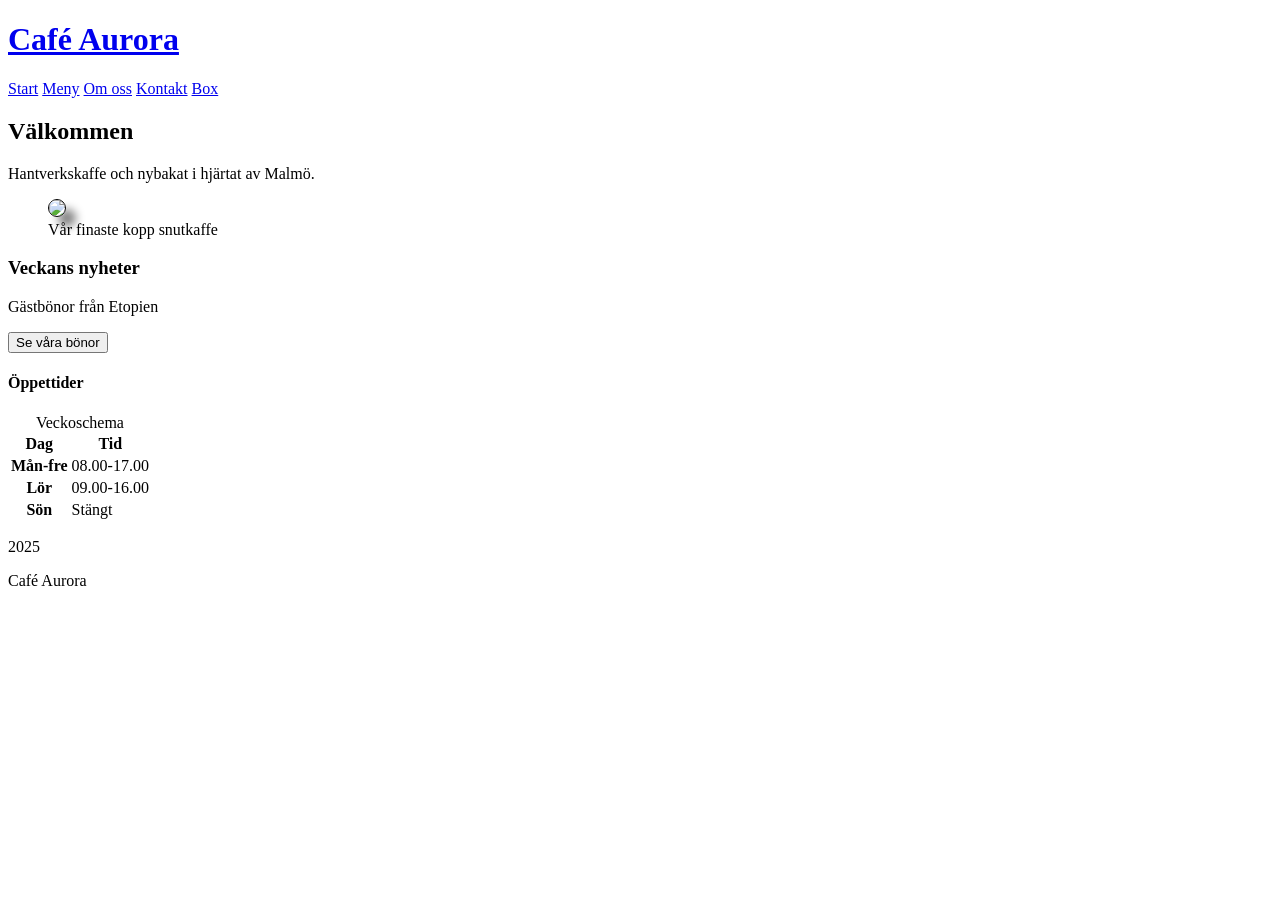
==== index.html @ 2a891139 "add styles with css" ====
<!DOCTYPE html>
<html lang="en">

<head>
    <meta charset="UTF-8">
    <meta name="viewport" content="width=device-width, initial-scale=1.0">
    <link rel="stylesheet" href="./styles.css">
    <title>Café Aurora</title>
</head>

<body>
    <!--Header-->
    <header>
        <h1><a href="index.html">Café Aurora</a></h1>
        <nav>
            <a href="index.html">Start</a>
            <a href="meny.html">Meny</a>
            <a href="om.html">Om oss</a>
            <a href="kontakt.html">Kontakt</a>
            <a href="box.html">Box</a>
        </nav>
    </header>

    <!--Main-->
    <main>
        <section>
            <h2 class="red">Välkommen</h2>
            <p>Hantverkskaffe och nybakat i hjärtat av Malmö.</p>
            <figure>
                <img style="width: 300px;" src="./img/A_small_cup_of_coffee.JPG">
                <figcaption>Vår finaste kopp snutkaffe</figcaption>
            </figure>
        </section>

        <aside>
            <h3>Veckans nyheter</h3>
            <p>Gästbönor från Etopien</p>
            <button>Se våra bönor</button>
        </aside>

        <section>
            <h4>Öppettider</h4>
            <table>
                <caption>Veckoschema</caption>
                <thead>
                    <th>Dag</th>
                    <th>Tid</th>
                </thead>
                <tbody>
                    <tr>
                        <th>Mån-fre</th>
                        <td>08.00-17.00</td>
                    </tr>
                    <tr>
                        <th>Lör</th>
                        <td>09.00-16.00</td>
                    </tr>
                    <tr>
                        <th>Sön</th>
                        <td>Stängt</td>
                    </tr>
                </tbody>
            </table>
        </section>
    </main>

    <!--Footer-->
    <footer>
        <p>2025</p>
        <p>Café Aurora</p>
    </footer>
    <div class="box"></div>
</body>

</html>
---- styles.css ----
button:hover {
    background-color: #008000;
}

img {
    border: solid black 1px;
    border-radius: 10px;
    box-shadow: 10px 10px 10px grey;

}
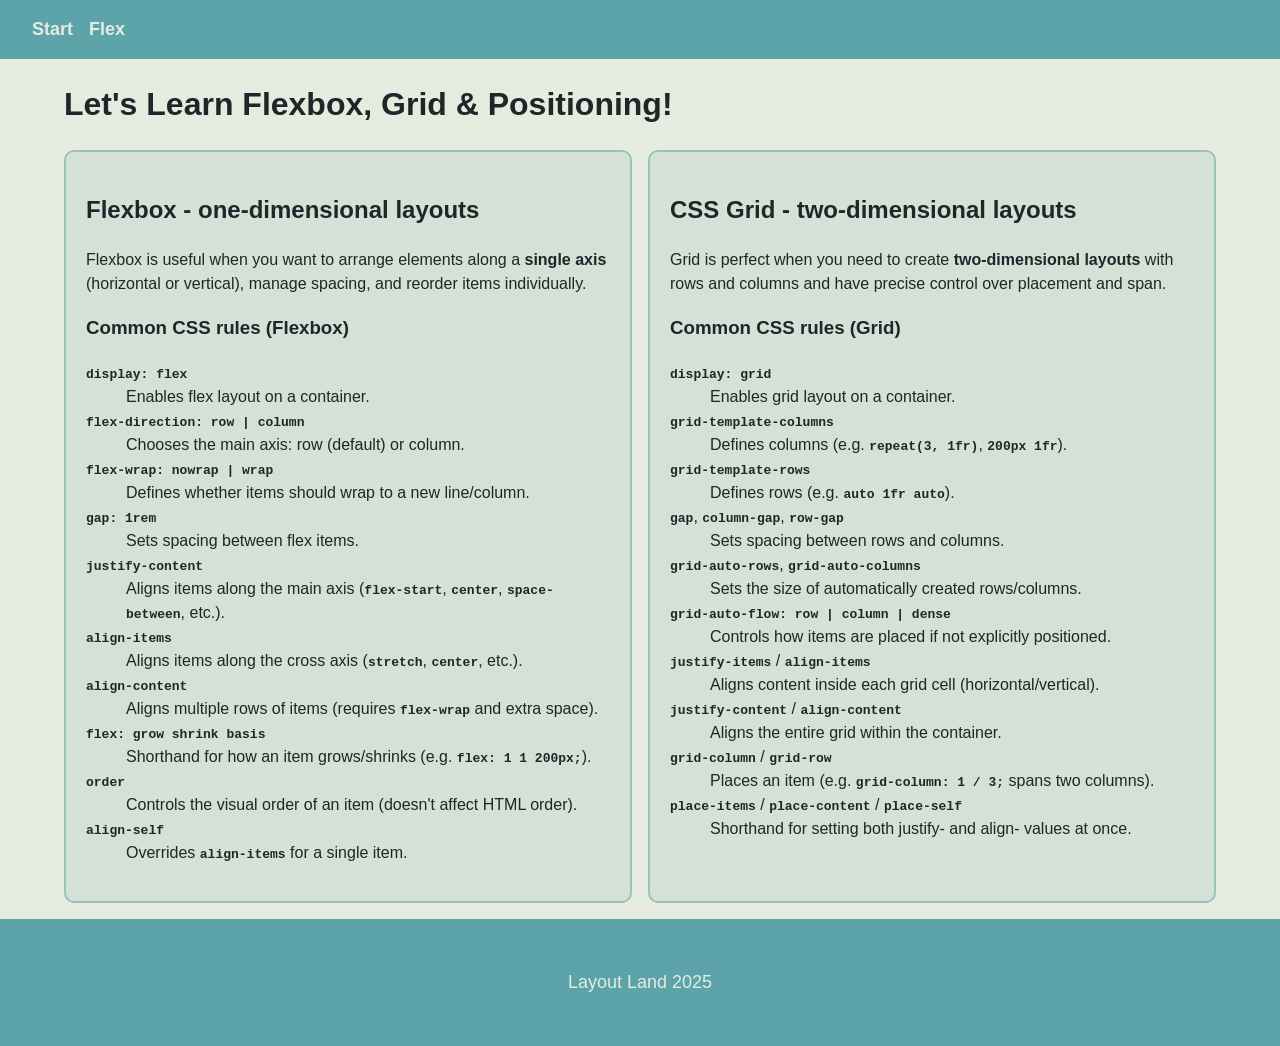
==== commit 1a86d323: "Initial commit" ====
--- a/index.html
+++ b/index.html
@@ -3,73 +3,117 @@
 
 <head>
     <meta charset="UTF-8">
-    <meta name="viewport" content="width=device-width, initial-scale=1.0">
-    <link rel="stylesheet" href="./styles.css">
-    <title>Café Aurora</title>
+    <meta name="viewport" content="width=device-width, initial-scale=1">
+    <title>Flexbox & Grid</title>
+    <link rel="stylesheet" href="styles/styles.css">
+    <link rel="stylesheet" href="styles/index.css">
 </head>
 
 <body>
-    <!--Header-->
+    <!-- Header -->
     <header>
-        <h1><a href="index.html">Café Aurora</a></h1>
-        <nav>
+        <nav aria-label="Main menu" class="navbar">
+            <span></span>
             <a href="index.html">Start</a>
-            <a href="meny.html">Meny</a>
-            <a href="om.html">Om oss</a>
-            <a href="kontakt.html">Kontakt</a>
-            <a href="box.html">Box</a>
+            <a href="flex.html">Flex</a>
         </nav>
     </header>
 
-    <!--Main-->
+    <!-- Main -->
     <main>
-        <section>
-            <h2 class="red">Välkommen</h2>
-            <p>Hantverkskaffe och nybakat i hjärtat av Malmö.</p>
-            <figure>
-                <img style="width: 300px;" src="./img/A_small_cup_of_coffee.JPG">
-                <figcaption>Vår finaste kopp snutkaffe</figcaption>
-            </figure>
-        </section>
+        <h1>Let's Learn Flexbox, Grid & Positioning!</h1>
+        <div class="card-container">
+            <section aria-labelledby="flexbox-title" class="card ash-gray">
+                <h2 id="flexbox-title">Flexbox - one-dimensional layouts</h2>
+                <p>
+                    Flexbox is useful when you want to arrange elements along a <strong>single axis</strong>
+                    (horizontal or vertical), manage spacing, and reorder items individually.
+                </p>
 
-        <aside>
-            <h3>Veckans nyheter</h3>
-            <p>Gästbönor från Etopien</p>
-            <button>Se våra bönor</button>
-        </aside>
+                <h3>Common CSS rules (Flexbox)</h3>
+                <dl>
+                    <dt><code>display: flex</code></dt>
+                    <dd>Enables flex layout on a container.</dd>
 
-        <section>
-            <h4>Öppettider</h4>
-            <table>
-                <caption>Veckoschema</caption>
-                <thead>
-                    <th>Dag</th>
-                    <th>Tid</th>
-                </thead>
-                <tbody>
-                    <tr>
-                        <th>Mån-fre</th>
-                        <td>08.00-17.00</td>
-                    </tr>
-                    <tr>
-                        <th>Lör</th>
-                        <td>09.00-16.00</td>
-                    </tr>
-                    <tr>
-                        <th>Sön</th>
-                        <td>Stängt</td>
-                    </tr>
-                </tbody>
-            </table>
-        </section>
+                    <dt><code>flex-direction: row | column</code></dt>
+                    <dd>Chooses the main axis: row (default) or column.</dd>
+
+                    <dt><code>flex-wrap: nowrap | wrap</code></dt>
+                    <dd>Defines whether items should wrap to a new line/column.</dd>
+
+                    <dt><code>gap: 1rem</code></dt>
+                    <dd>Sets spacing between flex items.</dd>
+
+                    <dt><code>justify-content</code></dt>
+                    <dd>Aligns items along the main axis (<code>flex-start</code>, <code>center</code>,
+                        <code>space-between</code>, etc.).
+                    </dd>
+
+                    <dt><code>align-items</code></dt>
+                    <dd>Aligns items along the cross axis (<code>stretch</code>, <code>center</code>, etc.).</dd>
+
+                    <dt><code>align-content</code></dt>
+                    <dd>Aligns multiple rows of items (requires <code>flex-wrap</code> and extra space).</dd>
+
+                    <dt><code>flex: grow shrink basis</code></dt>
+                    <dd>Shorthand for how an item grows/shrinks (e.g. <code>flex: 1 1 200px;</code>).</dd>
+
+                    <dt><code>order</code></dt>
+                    <dd>Controls the visual order of an item (doesn't affect HTML order).</dd>
+
+                    <dt><code>align-self</code></dt>
+                    <dd>Overrides <code>align-items</code> for a single item.</dd>
+                </dl>
+            </section>
+
+            <section aria-labelledby="grid-title" class="card ash-gray">
+                <h2 id="grid-title">CSS Grid - two-dimensional layouts</h2>
+                <p>
+                    Grid is perfect when you need to create <strong>two-dimensional layouts</strong> with
+                    rows and columns and have precise control over placement and span.
+                </p>
+
+                <h3>Common CSS rules (Grid)</h3>
+                <dl>
+                    <dt><code>display: grid</code></dt>
+                    <dd>Enables grid layout on a container.</dd>
+
+                    <dt><code>grid-template-columns</code></dt>
+                    <dd>Defines columns (e.g. <code>repeat(3, 1fr)</code>, <code>200px 1fr</code>).</dd>
+
+                    <dt><code>grid-template-rows</code></dt>
+                    <dd>Defines rows (e.g. <code>auto 1fr auto</code>).</dd>
+
+                    <dt><code>gap</code>, <code>column-gap</code>, <code>row-gap</code></dt>
+                    <dd>Sets spacing between rows and columns.</dd>
+
+                    <dt><code>grid-auto-rows</code>, <code>grid-auto-columns</code></dt>
+                    <dd>Sets the size of automatically created rows/columns.</dd>
+
+                    <dt><code>grid-auto-flow: row | column | dense</code></dt>
+                    <dd>Controls how items are placed if not explicitly positioned.</dd>
+
+                    <dt><code>justify-items</code> / <code>align-items</code></dt>
+                    <dd>Aligns content inside each grid cell (horizontal/vertical).</dd>
+
+                    <dt><code>justify-content</code> / <code>align-content</code></dt>
+                    <dd>Aligns the entire grid within the container.</dd>
+
+                    <dt><code>grid-column</code> / <code>grid-row</code></dt>
+                    <dd>Places an item (e.g. <code>grid-column: 1 / 3;</code> spans two columns).</dd>
+
+                    <dt><code>place-items</code> / <code>place-content</code> / <code>place-self</code></dt>
+                    <dd>Shorthand for setting both justify- and align- values at once.</dd>
+                </dl>
+            </section>
+        </div>
     </main>
 
-    <!--Footer-->
+    <!-- Footer -->
     <footer>
-        <p>2025</p>
-        <p>Café Aurora</p>
+        <p>Layout Land 2025</p>
     </footer>
-    <div class="box"></div>
+
 </body>
 
 </html>
--- a/styles/styles.css
+++ b/styles/styles.css
@@ -0,0 +1,96 @@
+:root {
+    /* Bittersweet */
+    --bittersweet: rgb(237, 106, 90);
+    --bittersweet-50: rgb(237 106 90 / 50%);
+    --bittersweet-25: rgb(237 106 90 / 25%);
+    /* Lemon Chiffon */
+    --lemon-chiffon: rgb(244, 241, 187);
+    --lemon-chiffon-50: rgb(244 241 187 / 50%);
+    --lemon-chiffon-25: rgb(244 241 187 / 25%);
+    /* Ash Grey */
+    --ash-gray: rgb(155, 193, 188);
+    --ash-gray-50: rgb(155 193 188 / 50%);
+    --ash-gray-25: rgb(155 193 188 / 25%);
+    /* Verdigris */
+    --verdigris: rgb(92, 164, 169);
+    --verdigris-50: rgb(92 164 169 / 50%);
+    --verdigris-25: rgb(92 164 169 / 25%);
+    /* Alabaster */
+    --alabaster: rgb(230, 235, 224);
+    --alabaster-50: rgb(230 235 224 / 50%);
+    --alabaster-25: rgb(230 235 224 / 25%);
+    /* Eerie Black */
+    --eerie-black: rgb(33, 37, 41);
+}
+
+body {
+    height: 100%;
+    min-height: 100vh;
+    font-family: Arial, Helvetica, sans-serif;
+    line-height: 1.5;
+    background-color: var(--alabaster);
+    color: var(--eerie-black);
+    display: flex;
+    flex-direction: column;
+    margin: 0
+}
+
+main {
+    display: flex;
+    flex-direction: column;
+    margin: 0px 64px 0px 64px;
+    flex: 1;
+    margin-bottom: 16px;
+}
+
+header {
+    position: sticky;
+    top: 0;
+    z-index: 10;
+
+    /* position: fixed;
+    width: 100%; */
+}
+
+nav {
+    display: flex;
+    gap: 16px;
+    background-color: var(--verdigris);
+    padding: 16px;
+    color: var(--alabaster);
+    font-size: large;
+    font-weight: bolder;
+}
+
+nav a {
+    text-decoration: none;
+    color: inherit;
+}
+
+nav a:hover {
+    color: var(--bittersweet);
+}
+
+footer {
+    display: flex;
+    justify-content: center;
+    background-color: var(--verdigris);
+    padding: 32px;
+    font-size: large;
+    color: var(--alabaster);
+}
+
+code {
+    font-weight: bold;
+}
+
+.box {
+    font-size: xx-large;
+    font-weight: bolder;
+    border: solid 1px var(--eerie-black);
+
+    /* Flex */
+    display: flex;
+    justify-content: center;
+    align-items: center;
+}
--- a/styles/index.css
+++ b/styles/index.css
@@ -0,0 +1,21 @@
+.card-container {
+    display: grid;
+    grid-template-columns: 1fr 1fr;
+    grid-template-rows: auto;
+    grid-gap: 16px;
+}
+
+.card {
+    border-radius: 10px;
+    padding: 20px;
+}
+
+.ash-gray {
+    background-color: var(--ash-gray-25);
+    border: 2px solid var(--ash-gray);
+}
+
+.bittersweet {
+    background-color: var(--bittersweet-25);
+    border: 2px solid var(--bittersweet);
+}
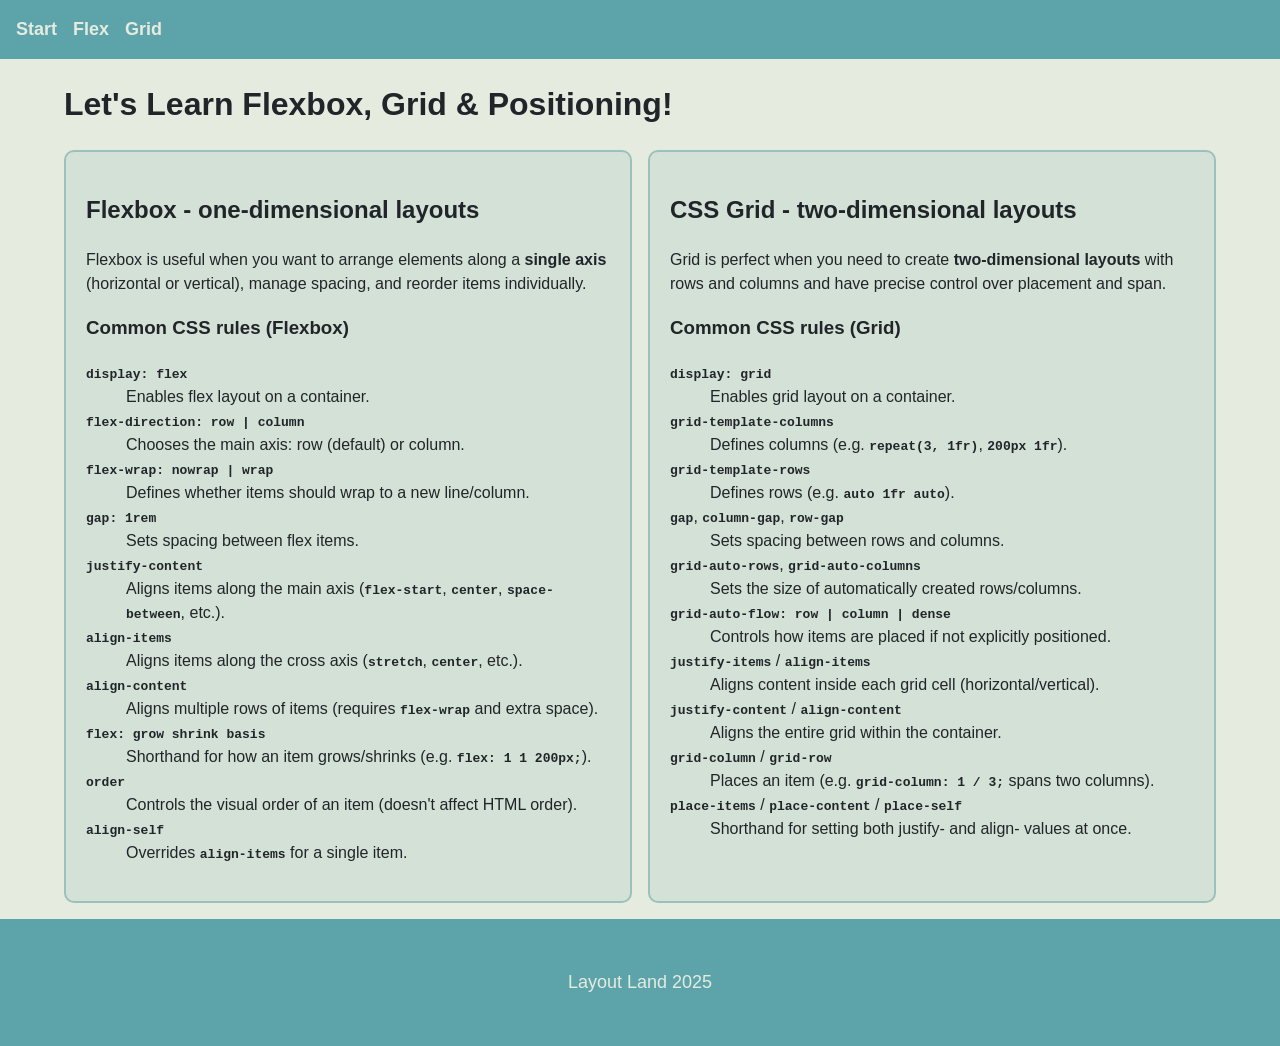
==== commit 7a8828ac: "add page for grid-boxes with some grid styles applied" ====
--- a/index.html
+++ b/index.html
@@ -13,9 +13,9 @@
     <!-- Header -->
     <header>
         <nav aria-label="Main menu" class="navbar">
-            <span></span>
             <a href="index.html">Start</a>
             <a href="flex.html">Flex</a>
+            <a href="grid.html">Grid</a>
         </nav>
     </header>
 
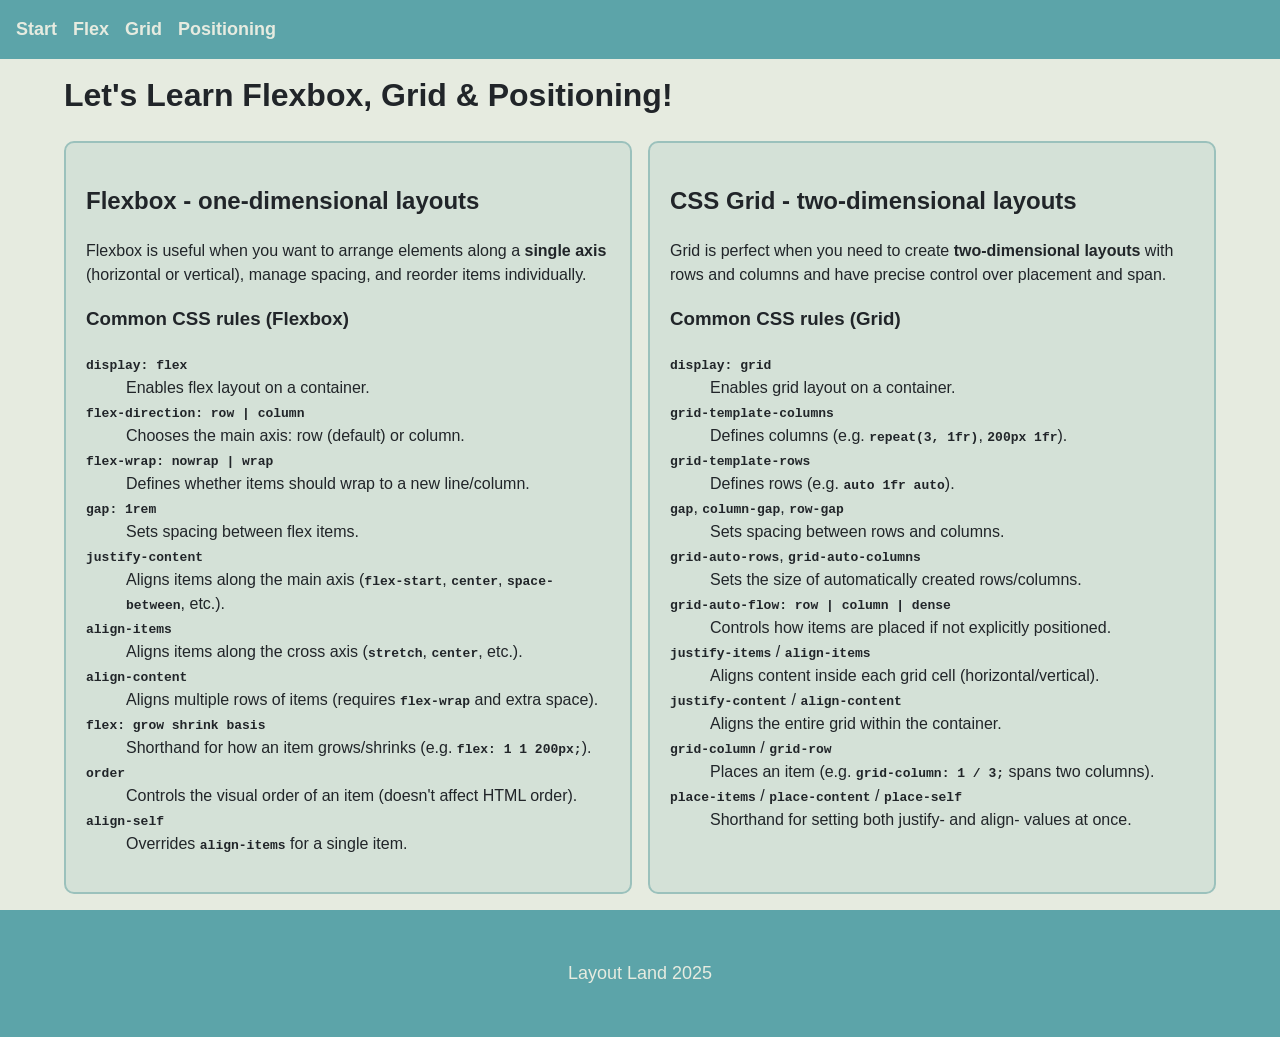
==== commit 589c77e9: "add positioning page with styles" ====
--- a/index.html
+++ b/index.html
@@ -16,6 +16,7 @@
             <a href="index.html">Start</a>
             <a href="flex.html">Flex</a>
             <a href="grid.html">Grid</a>
+            <a href="postioning.html">Positioning</a>
         </nav>
     </header>
 
--- a/styles/styles.css
+++ b/styles/styles.css
@@ -41,15 +41,16 @@
     margin: 0px 64px 0px 64px;
     flex: 1;
     margin-bottom: 16px;
+    margin-top: 50px;
 }
 
 header {
-    position: sticky;
+    /* position: sticky;
     top: 0;
-    z-index: 10;
+    z-index: 10; */
 
-    /* position: fixed;
-    width: 100%; */
+    position: fixed;
+    width: 100%;
 }
 
 nav {
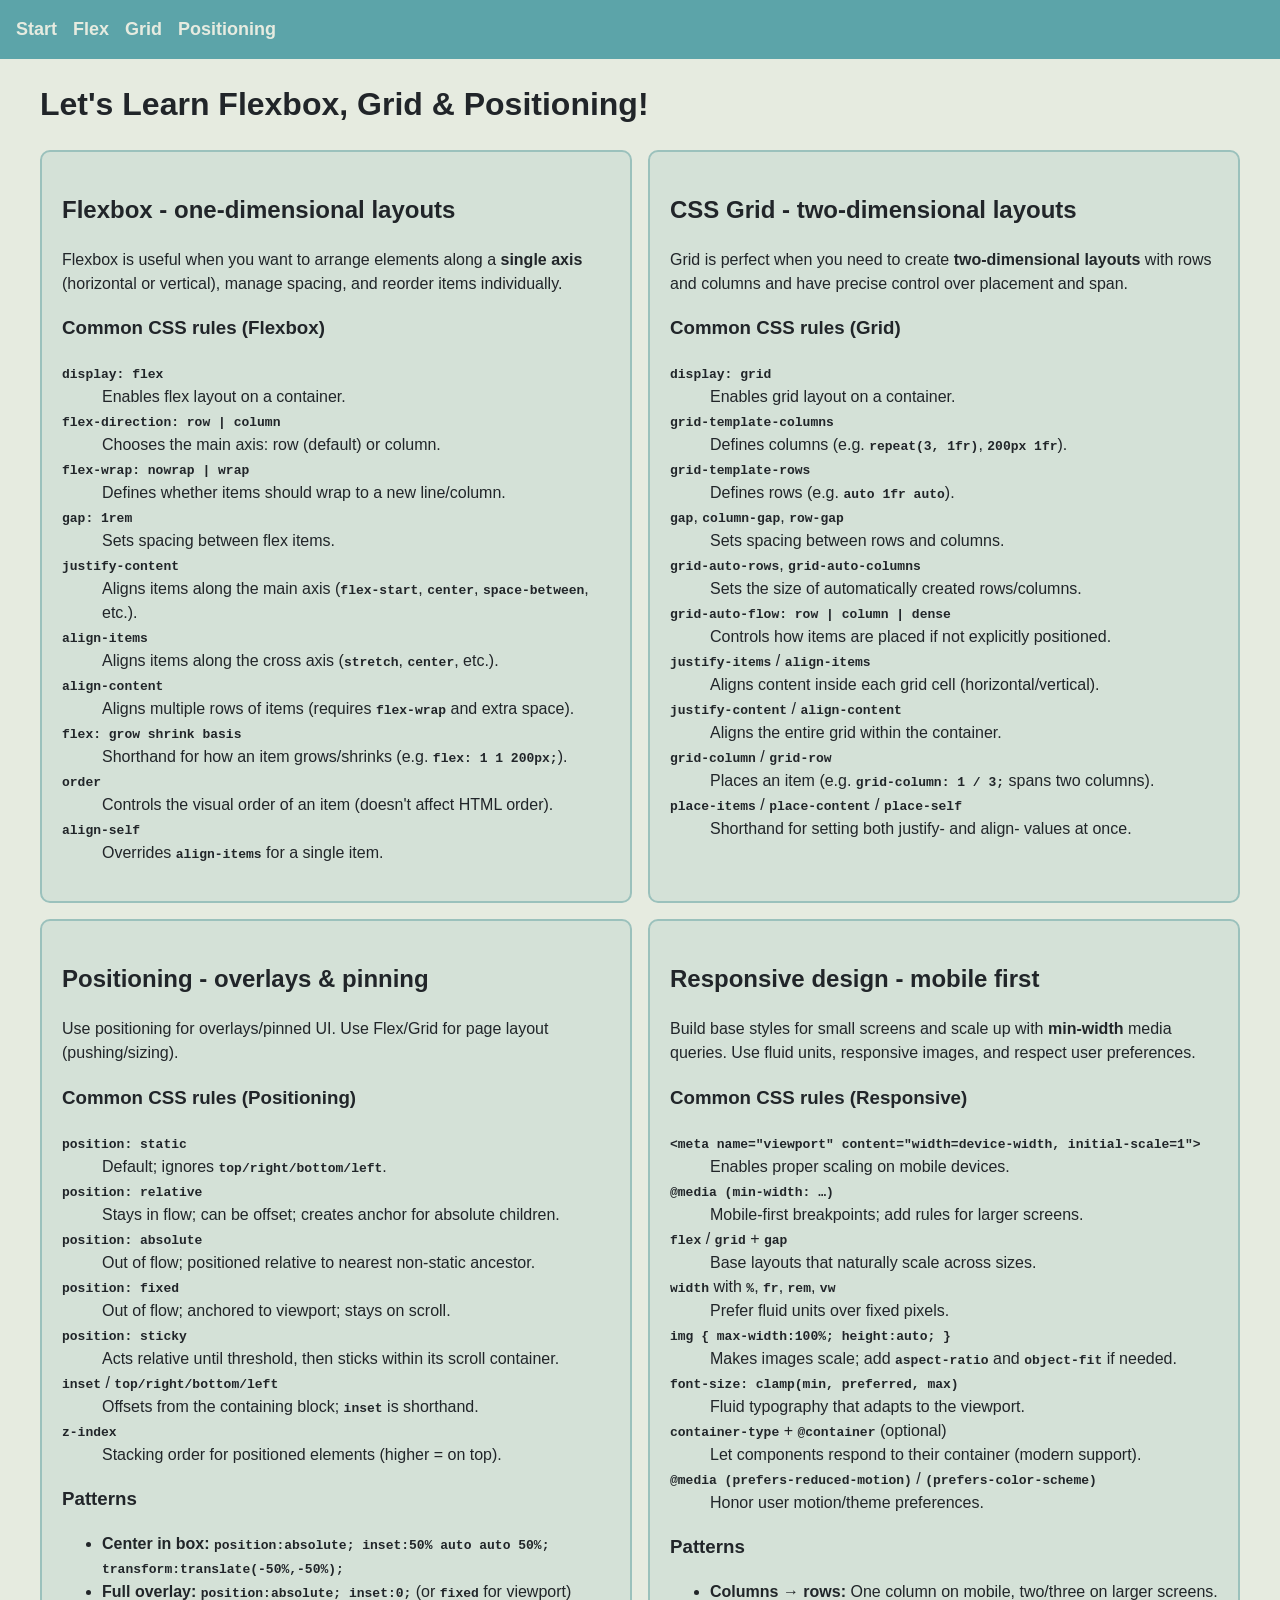
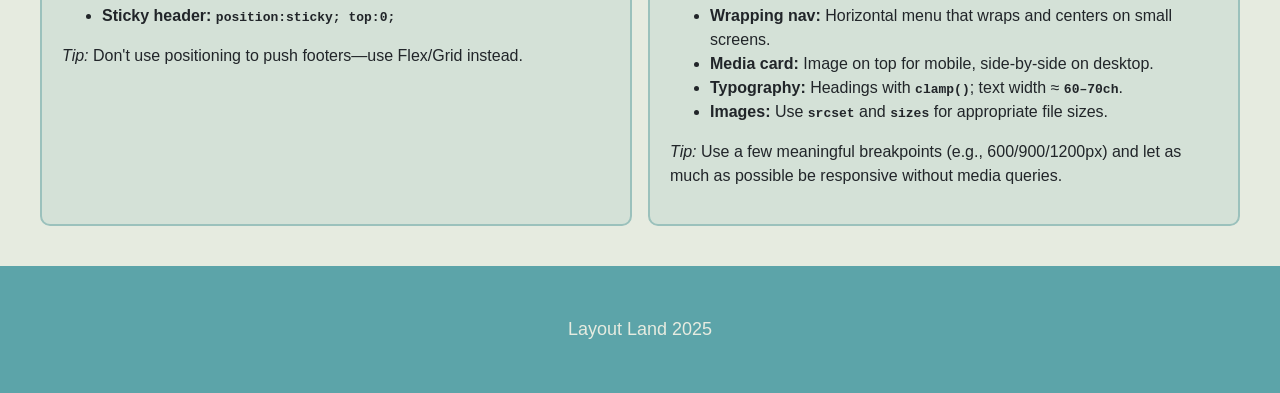
==== commit ec01979a: "add media queries to index.html and responsive imgs to grid page" ====
--- a/index.html
+++ b/index.html
@@ -107,6 +107,97 @@
                     <dd>Shorthand for setting both justify- and align- values at once.</dd>
                 </dl>
             </section>
+
+            <section aria-labelledby="positioning-title" class="card ash-gray">
+                <h2 id="positioning-title">Positioning - overlays & pinning</h2>
+                <p>Use positioning for overlays/pinned UI. Use Flex/Grid for page layout (pushing/sizing).</p>
+
+                <h3>Common CSS rules (Positioning)</h3>
+                <dl>
+                    <dt><code>position: static</code></dt>
+                    <dd>Default; ignores <code>top/right/bottom/left</code>.</dd>
+
+                    <dt><code>position: relative</code></dt>
+                    <dd>Stays in flow; can be offset; creates anchor for absolute children.</dd>
+
+                    <dt><code>position: absolute</code></dt>
+                    <dd>Out of flow; positioned relative to nearest non-static ancestor.</dd>
+
+                    <dt><code>position: fixed</code></dt>
+                    <dd>Out of flow; anchored to viewport; stays on scroll.</dd>
+
+                    <dt><code>position: sticky</code></dt>
+                    <dd>Acts relative until threshold, then sticks within its scroll container.</dd>
+
+                    <dt><code>inset</code> / <code>top/right/bottom/left</code></dt>
+                    <dd>Offsets from the containing block; <code>inset</code> is shorthand.</dd>
+
+                    <dt><code>z-index</code></dt>
+                    <dd>Stacking order for positioned elements (higher = on top).</dd>
+                </dl>
+
+                <h3>Patterns</h3>
+                <ul>
+                    <li><strong>Center in box:</strong>
+                        <code>position:absolute; inset:50% auto auto 50%; transform:translate(-50%,-50%);</code>
+                    </li>
+                    <li><strong>Full overlay:</strong> <code>position:absolute; inset:0;</code> (or <code>fixed</code>
+                        for viewport)</li>
+                    <li><strong>Sticky header:</strong> <code>position:sticky; top:0;</code></li>
+                </ul>
+
+                <p><em>Tip:</em> Don't use positioning to push footers—use Flex/Grid instead.</p>
+            </section>
+
+            <section aria-labelledby="responsive-title" class="card ash-gray">
+                <h2 id="responsive-title">Responsive design - mobile first</h2>
+                <p>
+                    Build base styles for small screens and scale up with <strong>min-width</strong> media queries.
+                    Use fluid units, responsive images, and respect user preferences.
+                </p>
+
+                <h3>Common CSS rules (Responsive)</h3>
+                <dl>
+                    <dt><code>&lt;meta name="viewport" content="width=device-width, initial-scale=1"&gt;</code></dt>
+                    <dd>Enables proper scaling on mobile devices.</dd>
+
+                    <dt><code>@media (min-width: …)</code></dt>
+                    <dd>Mobile-first breakpoints; add rules for larger screens.</dd>
+
+                    <dt><code>flex</code> / <code>grid</code> + <code>gap</code></dt>
+                    <dd>Base layouts that naturally scale across sizes.</dd>
+
+                    <dt><code>width</code> with <code>%</code>, <code>fr</code>, <code>rem</code>, <code>vw</code></dt>
+                    <dd>Prefer fluid units over fixed pixels.</dd>
+
+                    <dt><code>img { max-width:100%; height:auto; }</code></dt>
+                    <dd>Makes images scale; add <code>aspect-ratio</code> and <code>object-fit</code> if needed.</dd>
+
+                    <dt><code>font-size: clamp(min, preferred, max)</code></dt>
+                    <dd>Fluid typography that adapts to the viewport.</dd>
+
+                    <dt><code>container-type</code> + <code>@container</code> (optional)</dt>
+                    <dd>Let components respond to their container (modern support).</dd>
+
+                    <dt><code>@media (prefers-reduced-motion)</code> / <code>(prefers-color-scheme)</code></dt>
+                    <dd>Honor user motion/theme preferences.</dd>
+                </dl>
+
+                <h3>Patterns</h3>
+                <ul>
+                    <li><strong>Columns → rows:</strong> One column on mobile, two/three on larger screens.</li>
+                    <li><strong>Wrapping nav:</strong> Horizontal menu that wraps and centers on small screens.</li>
+                    <li><strong>Media card:</strong> Image on top for mobile, side-by-side on desktop.</li>
+                    <li><strong>Typography:</strong> Headings with <code>clamp()</code>; text width ≈
+                        <code>60–70ch</code>.
+                    </li>
+                    <li><strong>Images:</strong> Use <code>srcset</code> and <code>sizes</code> for appropriate file
+                        sizes.</li>
+                </ul>
+
+                <p><em>Tip:</em> Use a few meaningful breakpoints (e.g., 600/900/1200px) and let as much as possible be
+                    responsive without media queries.</p>
+            </section>
         </div>
     </main>
 
--- a/styles/styles.css
+++ b/styles/styles.css
@@ -38,19 +38,17 @@
 main {
     display: flex;
     flex-direction: column;
-    margin: 0px 64px 0px 64px;
+    margin: 0px 16px 16px 16px;
     flex: 1;
-    margin-bottom: 16px;
-    margin-top: 50px;
 }
 
 header {
-    /* position: sticky;
+    position: sticky;
     top: 0;
-    z-index: 10; */
+    z-index: 10;
 
-    position: fixed;
-    width: 100%;
+    /* position: fixed;
+    width: 100%; */
 }
 
 nav {
@@ -94,4 +92,20 @@
     display: flex;
     justify-content: center;
     align-items: center;
+}
+
+@media screen and (min-width: 640px) {
+    main {
+        margin: 0px 32px 32px 32px;
+    }
+}
+
+@media screen and (min-width: 1024px) {
+    main {
+        margin: 0px 40px 40px 40px;
+    }
+
+    h1 {
+        font-size: xx-large;
+    }
 }
--- a/styles/index.css
+++ b/styles/index.css
@@ -1,6 +1,6 @@
 .card-container {
     display: grid;
-    grid-template-columns: 1fr 1fr;
+    grid-template-columns: 1fr;
     grid-template-rows: auto;
     grid-gap: 16px;
 }
@@ -18,4 +18,12 @@
 .bittersweet {
     background-color: var(--bittersweet-25);
     border: 2px solid var(--bittersweet);
-}+}
+
+@media screen and (min-width: 640px) {
+    .card-container {
+        grid-template-columns: 1fr 1fr;
+    }
+}
+
+@media screen and (min-width: 1024px) {}
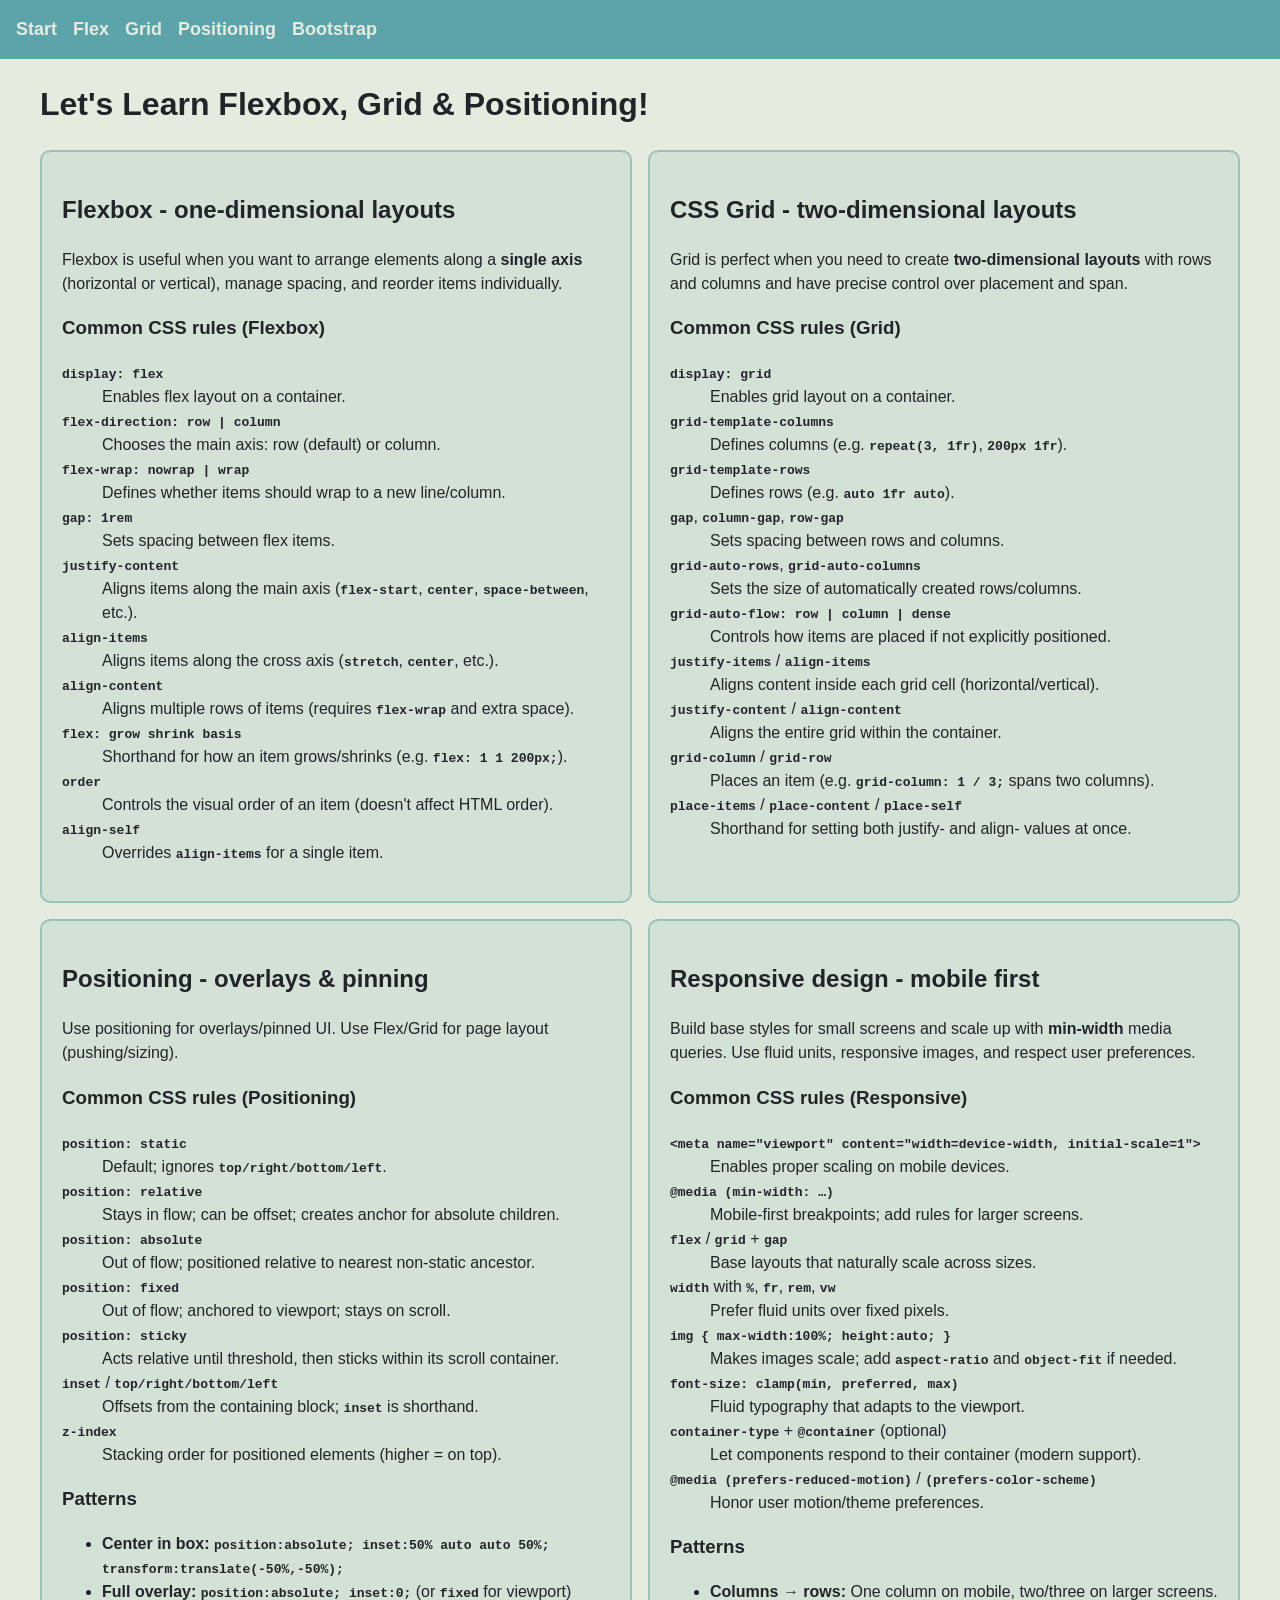
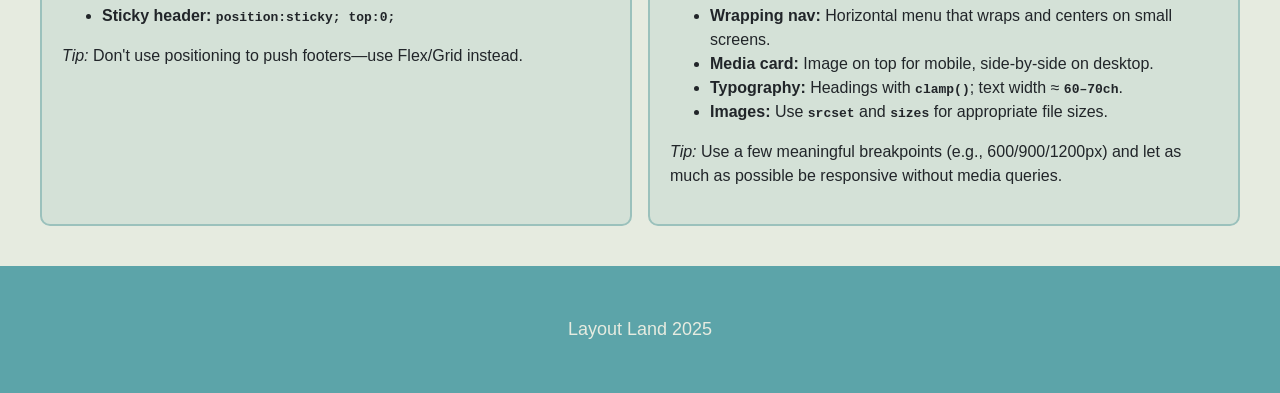
==== commit ba422ff4: "add bootstrap page" ====
--- a/index.html
+++ b/index.html
@@ -17,6 +17,7 @@
             <a href="flex.html">Flex</a>
             <a href="grid.html">Grid</a>
             <a href="postioning.html">Positioning</a>
+            <a href="bootstrap.html">Bootstrap</a>
         </nav>
     </header>
 
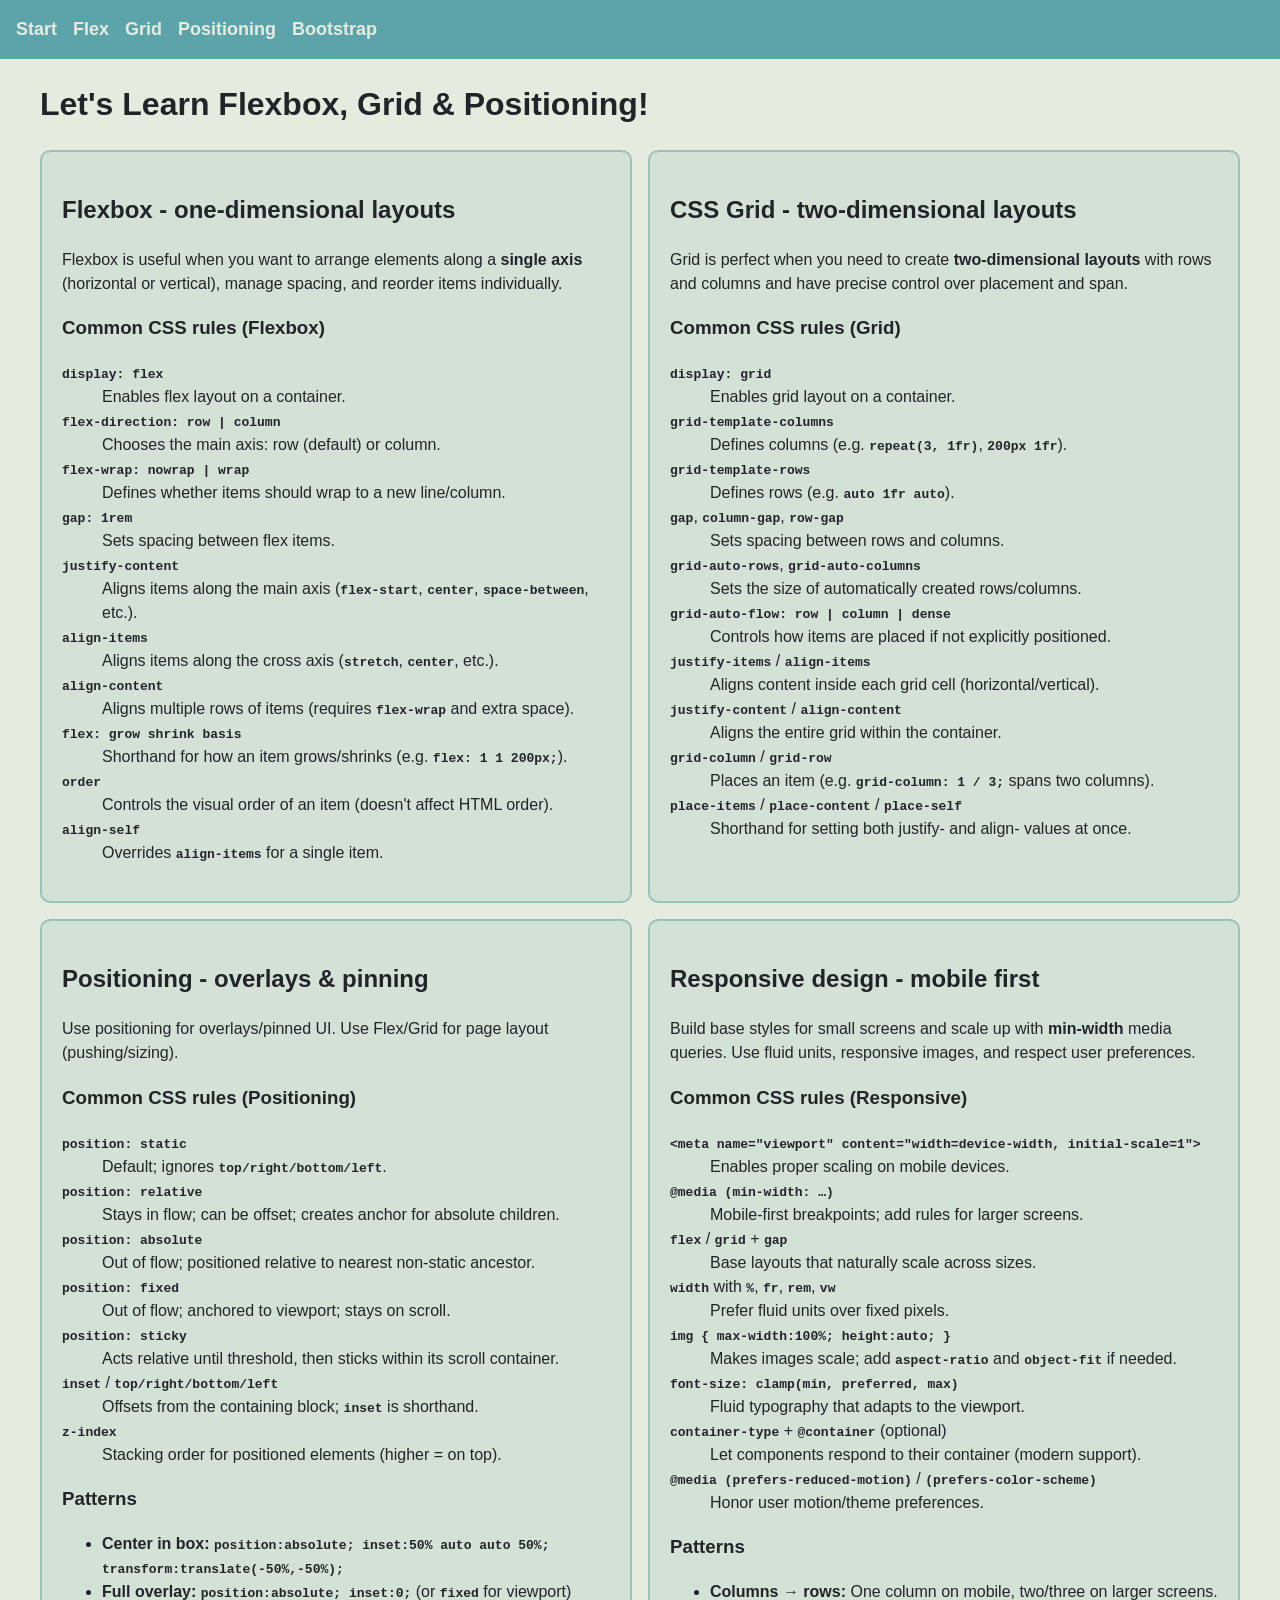
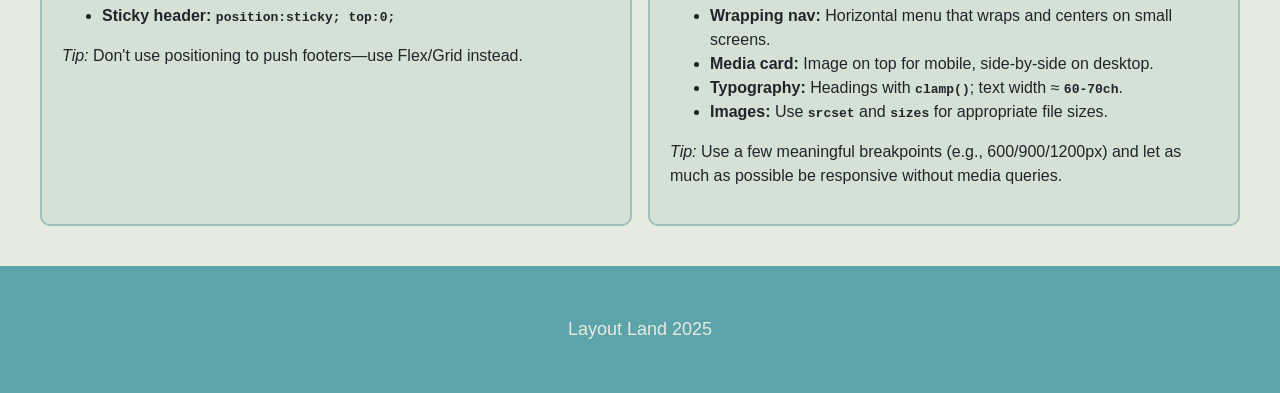
==== commit 0215243d: "fix navbar" ====
--- a/index.html
+++ b/index.html
@@ -190,7 +190,7 @@
                     <li><strong>Wrapping nav:</strong> Horizontal menu that wraps and centers on small screens.</li>
                     <li><strong>Media card:</strong> Image on top for mobile, side-by-side on desktop.</li>
                     <li><strong>Typography:</strong> Headings with <code>clamp()</code>; text width ≈
-                        <code>60–70ch</code>.
+                        <code>60-70ch</code>.
                     </li>
                     <li><strong>Images:</strong> Use <code>srcset</code> and <code>sizes</code> for appropriate file
                         sizes.</li>
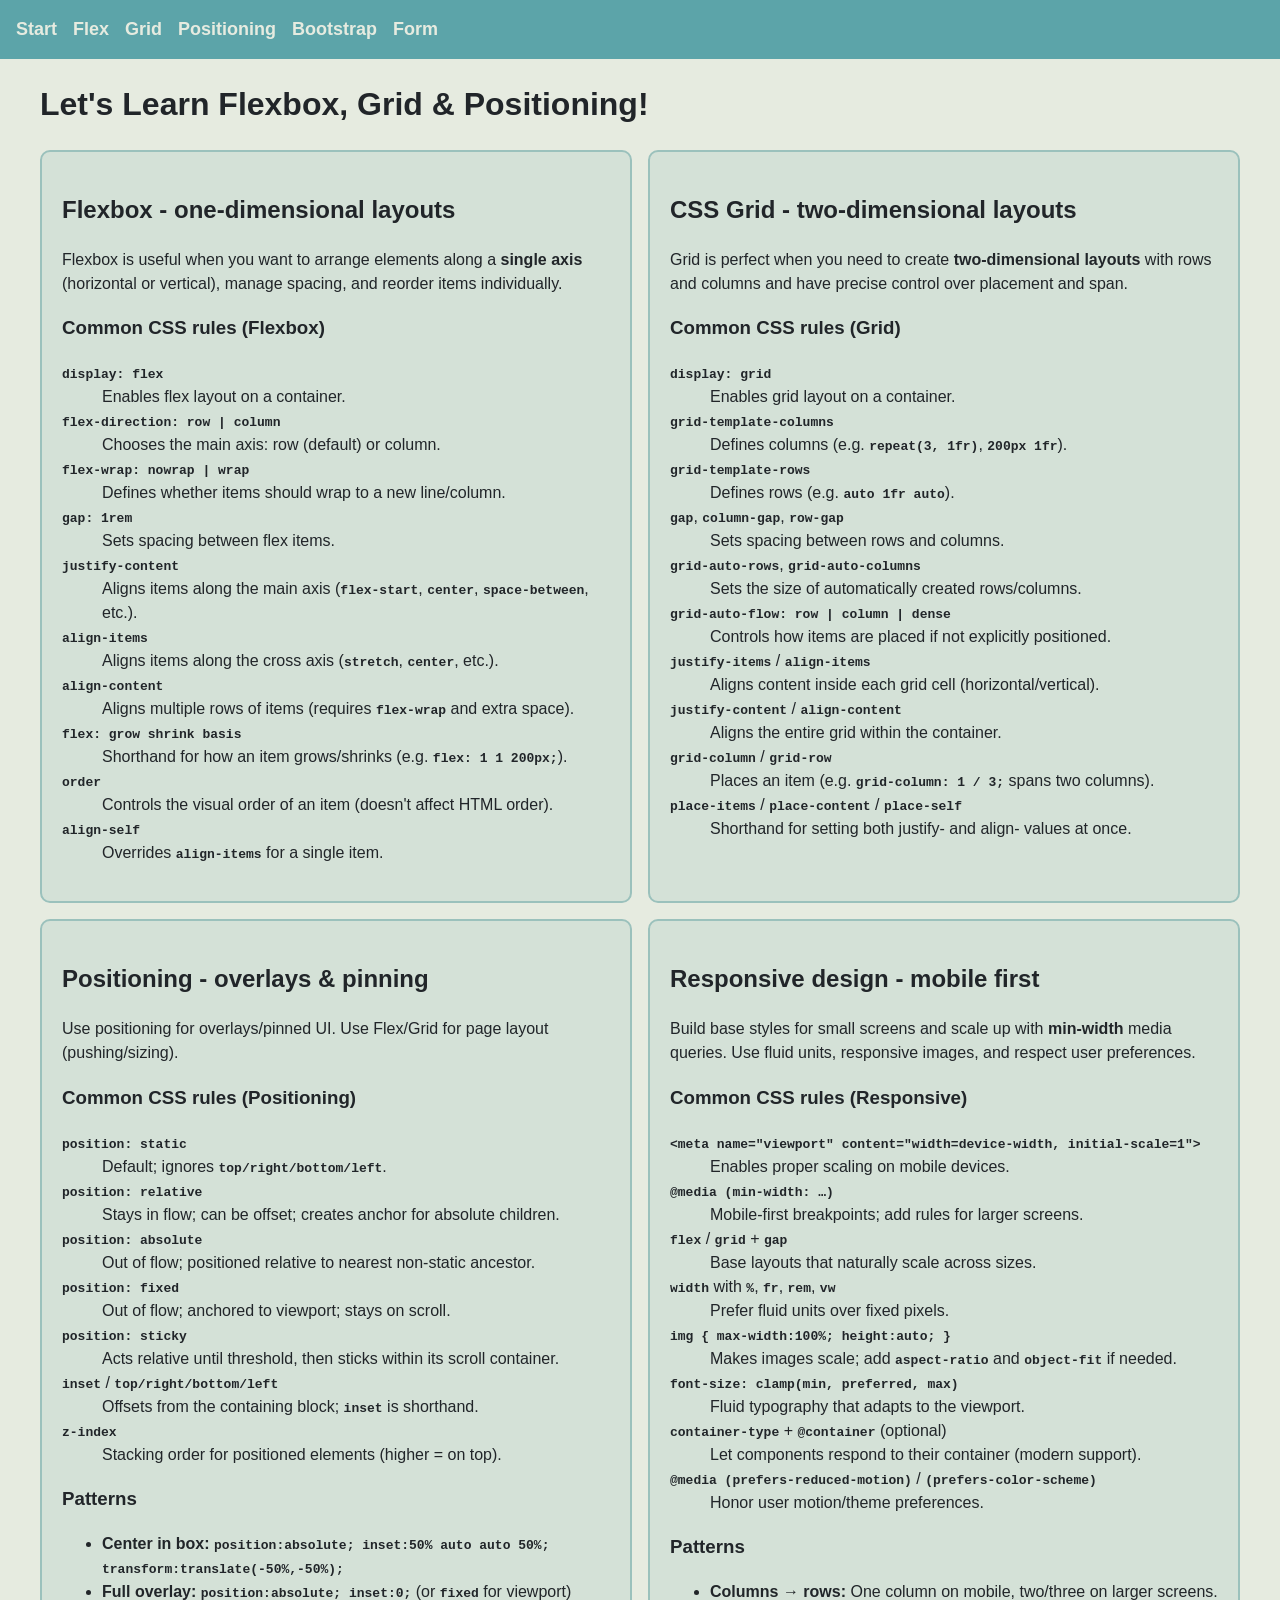
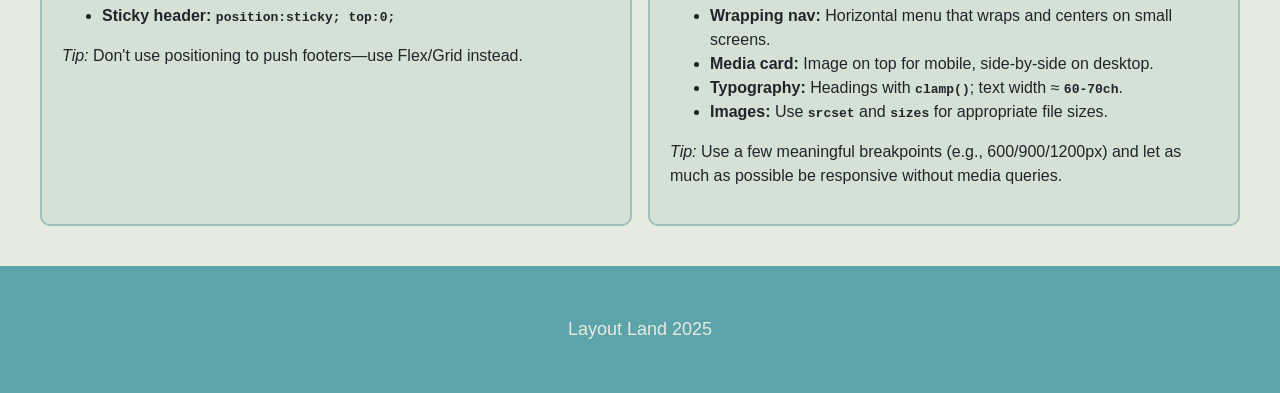
==== commit a8b3f3e0: "add form" ====
--- a/index.html
+++ b/index.html
@@ -18,6 +18,7 @@
             <a href="grid.html">Grid</a>
             <a href="postioning.html">Positioning</a>
             <a href="bootstrap.html">Bootstrap</a>
+            <a href="form.html">Form</a>
         </nav>
     </header>
 
